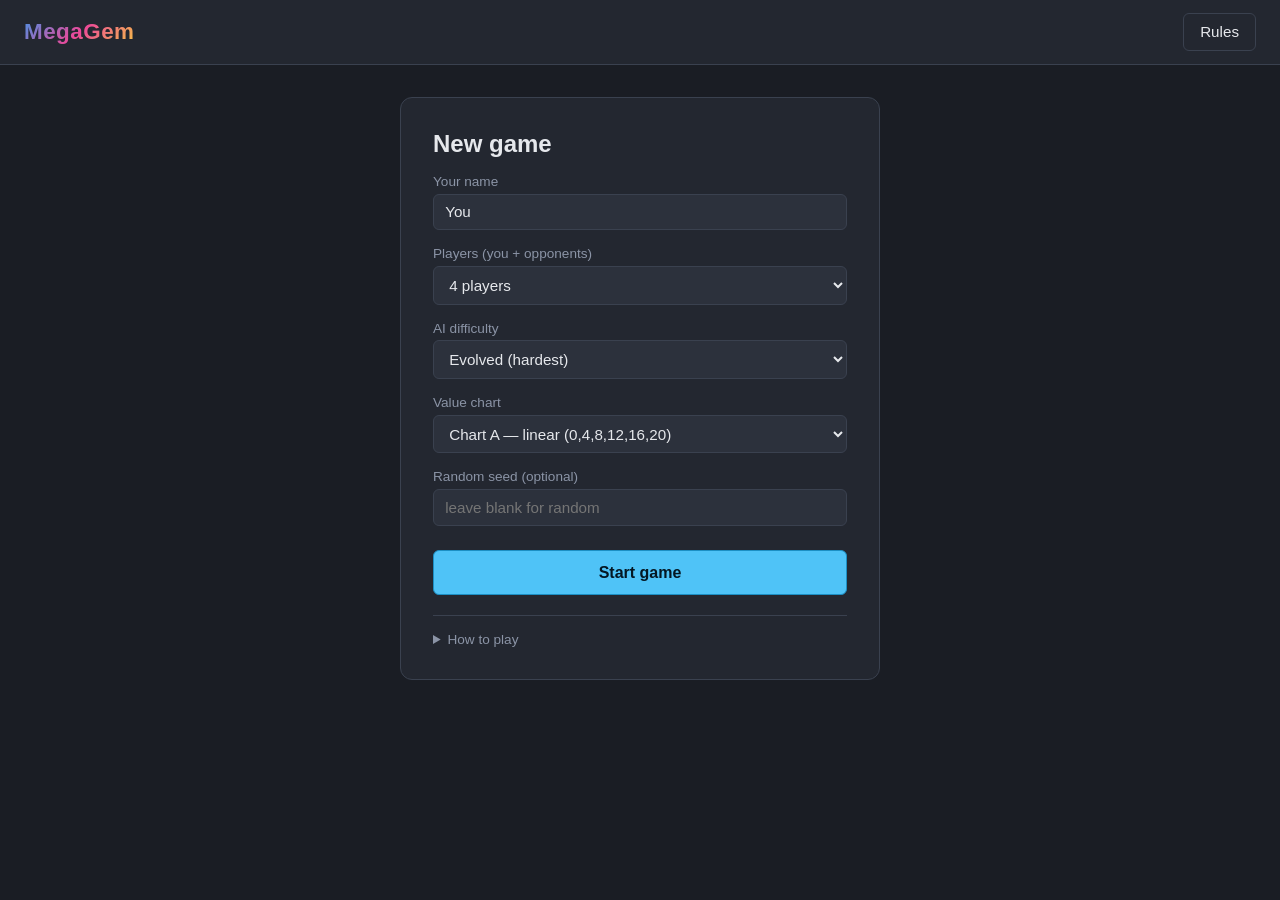
==== play/index.html @ e1e73f9d "Add browser frontend with three-tier AI difficulty Vanilla-JS port of the engine in play/ — open pla" ====
<!DOCTYPE html>
<html lang="en">
<head>
    <meta charset="UTF-8">
    <meta name="viewport" content="width=device-width, initial-scale=1.0">
    <title>MegaGem</title>
    <link rel="stylesheet" href="style.css">
</head>
<body>
    <header class="topbar">
        <h1>MegaGem</h1>
        <div class="topbar-actions">
            <a href="rules.html" class="ghost" target="_blank" rel="noopener">Rules</a>
            <button id="back-to-menu" class="ghost" hidden>Back to menu</button>
        </div>
    </header>

    <!-- ============================== MENU ============================== -->
    <section id="menu-screen" class="screen">
        <div class="menu-card">
            <h2>New game</h2>

            <label class="field">
                <span>Your name</span>
                <input id="menu-name" type="text" value="You" maxlength="14">
            </label>

            <label class="field">
                <span>Players (you + opponents)</span>
                <select id="menu-players">
                    <option value="3">3 players</option>
                    <option value="4" selected>4 players</option>
                    <option value="5">5 players</option>
                </select>
            </label>

            <label class="field">
                <span>AI difficulty</span>
                <select id="menu-ai">
                    <option value="random">Random (very easy)</option>
                    <option value="heuristic">Heuristic with noise (medium)</option>
                    <option value="evolved" selected>Evolved (hardest)</option>
                </select>
            </label>

            <label class="field">
                <span>Value chart</span>
                <select id="menu-chart">
                    <option value="A" selected>Chart A — linear (0,4,8,12,16,20)</option>
                    <option value="B">Chart B — reverse linear (20,16,12,8,4,0)</option>
                    <option value="C">Chart C — slow start (0,2,5,9,14,20)</option>
                    <option value="D">Chart D — penalised at the end (20,18,15,11,6,0)</option>
                    <option value="E">Chart E — peaks at 3 (0,4,10,18,6,0)</option>
                </select>
            </label>

            <label class="field">
                <span>Random seed (optional)</span>
                <input id="menu-seed" type="number" placeholder="leave blank for random">
            </label>

            <button id="menu-start" class="primary">Start game</button>

            <details class="rules-summary">
                <summary>How to play</summary>
                <p>Each round one auction card is revealed. Everyone bids in secret;
                the highest bid wins. Treasures give you gems for your collection.
                Loans give you cash now but cost you at scoring. Invests are free
                money. The winner reveals one gem from their hand into the public
                Value Display, which sets how much each color of gem is worth at
                end-of-game (per the chosen chart). Missions auto-complete when
                your collection covers them.</p>
            </details>
        </div>
    </section>

    <!-- ============================== GAME ============================== -->
    <section id="game-screen" class="screen" hidden>
        <div class="game-grid">

            <!-- Top: round info, auction card, value display, missions -->
            <div class="panel public-panel">
                <div class="round-line">
                    <span class="round-label">Round <span id="round-number">0</span></span>
                    <span class="chart-label">Chart <span id="chart-letter">A</span></span>
                    <span class="deck-line">Auction deck: <span id="auction-deck-count">0</span></span>
                    <span class="deck-line">Gem deck: <span id="gem-deck-count">0</span></span>
                </div>

                <div class="auction-row">
                    <div class="auction-card-wrap">
                        <h3>Up for auction</h3>
                        <div id="auction-card" class="auction-card placeholder">—</div>
                    </div>
                    <div class="revealed-gems-wrap">
                        <h3>Treasure gems on offer</h3>
                        <div id="revealed-gems" class="gem-row"></div>
                    </div>
                </div>

                <div class="display-missions-row">
                    <div class="value-display-wrap">
                        <h3>Value Display (chart-driven prices)</h3>
                        <div id="value-display" class="value-display"></div>
                    </div>
                    <div class="missions-wrap">
                        <h3>Active Missions</h3>
                        <ul id="active-missions" class="missions-list"></ul>
                    </div>
                </div>
            </div>

            <!-- Middle: opponents -->
            <div class="panel opponents-panel">
                <h3>Opponents</h3>
                <div id="opponents" class="opponents-row"></div>
            </div>

            <!-- Bottom: you (hand + collection + bid input) -->
            <div class="panel you-panel">
                <h3>
                    <span id="you-name">You</span>
                    <span class="coin-pill">💰 <span id="you-coins">0</span></span>
                </h3>

                <div class="you-grid">
                    <div>
                        <h4>Your hand <span class="muted">(revealed gems go to the value display)</span></h4>
                        <div id="your-hand" class="gem-row clickable"></div>
                    </div>
                    <div>
                        <h4>Your collection <span class="muted">(scored at end of game)</span></h4>
                        <div id="your-collection" class="gem-tally"></div>
                    </div>
                    <div>
                        <h4>Your missions completed</h4>
                        <ul id="your-missions" class="missions-list small"></ul>
                    </div>
                </div>

                <div class="bid-area">
                    <div id="bid-prompt" class="bid-prompt">Waiting…</div>
                    <div id="bid-controls" class="bid-controls">
                        <input id="bid-input" type="number" min="0" value="0">
                        <button id="bid-submit" class="primary">Submit bid</button>
                        <button id="bid-zero" class="ghost">Pass (bid 0)</button>
                    </div>
                </div>
            </div>

            <!-- Log + advance button -->
            <div class="panel log-panel">
                <h3>Round log</h3>
                <ol id="game-log" class="log"></ol>
                <button id="advance-button" class="primary" hidden>Continue ▶</button>
            </div>
        </div>
    </section>

    <!-- ============================== SCORES ============================ -->
    <section id="scores-screen" class="screen" hidden>
        <div class="menu-card wide">
            <h2>Game over</h2>
            <table id="scores-table" class="scores-table">
                <thead>
                    <tr>
                        <th>#</th>
                        <th>Player</th>
                        <th>Cash</th>
                        <th>Gems</th>
                        <th>Missions</th>
                        <th>Loans</th>
                        <th>Invests</th>
                        <th>Total</th>
                    </tr>
                </thead>
                <tbody></tbody>
            </table>
            <div class="score-actions">
                <button id="play-again" class="primary">Play again</button>
            </div>
        </div>
    </section>

    <script src="megagem.js"></script>
    <script src="ui.js"></script>
</body>
</html>
---- play/style.css ----
/* ---------- reset / base ---------- */
* { box-sizing: border-box; }

:root {
    --bg: #1a1d24;
    --bg-elev: #232730;
    --bg-elev-2: #2c313c;
    --border: #3a414f;
    --text: #e6e8ec;
    --muted: #8b94a6;
    --accent: #ffb84d;
    --accent-dark: #d99326;
    --primary: #4fc3f7;
    --primary-dark: #1c8fc4;
    --success: #66bb6a;
    --danger: #ef5350;
    --warn: #ffa726;

    --gem-blue:   #4a90e2;
    --gem-green:  #5cb85c;
    --gem-pink:   #ec4899;
    --gem-purple: #9b59b6;
    --gem-yellow: #f6c343;
}

html, body {
    margin: 0;
    padding: 0;
    font-family: -apple-system, BlinkMacSystemFont, "Segoe UI", Roboto, sans-serif;
    background: var(--bg);
    color: var(--text);
    min-height: 100vh;
}

h1, h2, h3, h4 { margin: 0; }
h2 { font-size: 1.5rem; margin-bottom: 1rem; }
h3 { font-size: 1.05rem; margin-bottom: 0.5rem; color: var(--text); }
h4 { font-size: 0.9rem; margin-bottom: 0.5rem; color: var(--muted); font-weight: 600; }

.muted { color: var(--muted); font-weight: 400; font-size: 0.8em; }

/* ---------- topbar ---------- */
.topbar {
    display: flex;
    justify-content: space-between;
    align-items: center;
    padding: 0.8rem 1.5rem;
    background: var(--bg-elev);
    border-bottom: 1px solid var(--border);
}
.topbar h1 {
    font-size: 1.4rem;
    letter-spacing: 0.5px;
    background: linear-gradient(135deg, var(--gem-blue), var(--gem-pink), var(--gem-yellow));
    -webkit-background-clip: text;
    background-clip: text;
    color: transparent;
}

/* ---------- screens ---------- */
.screen {
    padding: 2rem 1.5rem;
    max-width: 1500px;
    margin: 0 auto;
}
.screen[hidden] { display: none; }

/* ---------- menu ---------- */
.menu-card {
    max-width: 480px;
    margin: 0 auto;
    background: var(--bg-elev);
    border: 1px solid var(--border);
    border-radius: 12px;
    padding: 2rem;
}
.menu-card.wide { max-width: 760px; }

.field {
    display: block;
    margin-bottom: 1rem;
}
.field span {
    display: block;
    font-size: 0.85rem;
    color: var(--muted);
    margin-bottom: 0.3rem;
}
.field input,
.field select {
    width: 100%;
    padding: 0.55rem 0.7rem;
    background: var(--bg-elev-2);
    border: 1px solid var(--border);
    border-radius: 6px;
    color: var(--text);
    font-size: 0.95rem;
    font-family: inherit;
}
.field input:focus,
.field select:focus {
    outline: 2px solid var(--primary);
    outline-offset: -1px;
}

button {
    padding: 0.6rem 1rem;
    border: 1px solid var(--border);
    background: var(--bg-elev-2);
    color: var(--text);
    border-radius: 6px;
    font-size: 0.95rem;
    font-family: inherit;
    cursor: pointer;
    transition: background 0.15s, border-color 0.15s;
}
button:hover { background: var(--bg-elev); }
button:disabled { opacity: 0.4; cursor: not-allowed; }

button.primary {
    background: var(--primary);
    color: #041723;
    border-color: var(--primary-dark);
    font-weight: 600;
}
button.primary:hover { background: #6acff8; }

button.ghost {
    background: transparent;
}

.topbar-actions {
    display: flex;
    align-items: center;
    gap: 0.6rem;
}
a.ghost {
    display: inline-block;
    padding: 0.6rem 1rem;
    border: 1px solid var(--border);
    background: transparent;
    color: var(--text);
    border-radius: 6px;
    font-size: 0.95rem;
    text-decoration: none;
    cursor: pointer;
    transition: background 0.15s, border-color 0.15s;
}
a.ghost:hover {
    background: var(--bg-elev);
    border-color: var(--primary);
}

#menu-start {
    width: 100%;
    margin-top: 0.5rem;
    padding: 0.8rem;
    font-size: 1rem;
}

.rules-summary {
    margin-top: 1.2rem;
    padding-top: 1rem;
    border-top: 1px solid var(--border);
    font-size: 0.85rem;
    color: var(--muted);
}
.rules-summary summary { cursor: pointer; }
.rules-summary p { margin: 0.6rem 0 0; line-height: 1.5; }

/* ---------- game grid ---------- */
.game-grid {
    display: grid;
    grid-template-columns: 1fr 360px;
    grid-template-areas:
        "public log"
        "opponents log"
        "you log";
    gap: 1rem;
}

.panel {
    background: var(--bg-elev);
    border: 1px solid var(--border);
    border-radius: 10px;
    padding: 1rem;
}

.public-panel { grid-area: public; }
.opponents-panel { grid-area: opponents; }
.you-panel { grid-area: you; }
.log-panel { grid-area: log; display: flex; flex-direction: column; }

@media (max-width: 1100px) {
    .game-grid {
        grid-template-columns: 1fr;
        grid-template-areas: "public" "opponents" "you" "log";
    }
}

/* ---------- public panel ---------- */
.round-line {
    display: flex;
    gap: 1.2rem;
    align-items: center;
    flex-wrap: wrap;
    font-size: 0.85rem;
    color: var(--muted);
    margin-bottom: 0.8rem;
    padding-bottom: 0.6rem;
    border-bottom: 1px solid var(--border);
}
.round-label {
    color: var(--text);
    font-weight: 600;
    font-size: 0.95rem;
}
.chart-label { color: var(--accent); font-weight: 600; }

.auction-row {
    display: grid;
    grid-template-columns: 220px 1fr;
    gap: 1rem;
    margin-bottom: 1rem;
}
@media (max-width: 700px) {
    .auction-row { grid-template-columns: 1fr; }
}

.auction-card {
    background: linear-gradient(135deg, #463a26, #5b4830);
    border: 2px solid var(--accent);
    border-radius: 8px;
    padding: 1rem;
    text-align: center;
    color: var(--text);
    min-height: 100px;
    display: flex;
    flex-direction: column;
    justify-content: center;
}
.auction-card.placeholder {
    border-style: dashed;
    border-color: var(--border);
    background: var(--bg-elev-2);
    color: var(--muted);
}
.auction-card .title {
    font-weight: 700;
    font-size: 1.05rem;
    margin-bottom: 0.2rem;
}
.auction-card .sub {
    font-size: 0.85rem;
    color: var(--muted);
}

.auction-card.treasure { border-color: var(--accent); }
.auction-card.loan {
    background: linear-gradient(135deg, #4a2424, #5b3030);
    border-color: var(--danger);
}
.auction-card.invest {
    background: linear-gradient(135deg, #1f4226, #285c30);
    border-color: var(--success);
}

.display-missions-row {
    display: grid;
    grid-template-columns: 1fr 1fr;
    gap: 1rem;
}
@media (max-width: 700px) {
    .display-missions-row { grid-template-columns: 1fr; }
}

/* ---------- value display ---------- */
.value-display {
    display: grid;
    grid-template-columns: repeat(5, 1fr);
    gap: 0.4rem;
}
.vd-cell {
    background: var(--bg-elev-2);
    border: 1px solid var(--border);
    border-radius: 6px;
    padding: 0.5rem;
    text-align: center;
}
.vd-cell .vd-label {
    font-size: 0.7rem;
    color: var(--muted);
    text-transform: uppercase;
    letter-spacing: 0.5px;
}
.vd-cell .vd-count {
    font-size: 1.2rem;
    font-weight: 700;
    margin: 0.2rem 0;
}
.vd-cell .vd-price {
    font-size: 0.75rem;
    color: var(--accent);
}

.vd-cell.color-blue   { border-top: 3px solid var(--gem-blue); }
.vd-cell.color-green  { border-top: 3px solid var(--gem-green); }
.vd-cell.color-pink   { border-top: 3px solid var(--gem-pink); }
.vd-cell.color-purple { border-top: 3px solid var(--gem-purple); }
.vd-cell.color-yellow { border-top: 3px solid var(--gem-yellow); }

/* ---------- gems ---------- */
.gem-row {
    display: flex;
    flex-wrap: wrap;
    gap: 0.4rem;
    min-height: 40px;
}
.gem-row.clickable .gem { cursor: pointer; }
.gem-row.clickable .gem:hover { transform: translateY(-2px); }

.gem {
    width: 32px;
    height: 44px;
    border-radius: 6px;
    display: flex;
    align-items: center;
    justify-content: center;
    font-size: 0.65rem;
    font-weight: 700;
    color: rgba(0,0,0,0.85);
    box-shadow: 0 2px 4px rgba(0,0,0,0.4);
    transition: transform 0.1s;
    user-select: none;
}
.gem.color-blue   { background: linear-gradient(135deg, #6aabec, var(--gem-blue)); }
.gem.color-green  { background: linear-gradient(135deg, #7ac97a, var(--gem-green)); }
.gem.color-pink   { background: linear-gradient(135deg, #f06ab2, var(--gem-pink)); color: white; }
.gem.color-purple { background: linear-gradient(135deg, #b377cc, var(--gem-purple)); color: white; }
.gem.color-yellow { background: linear-gradient(135deg, #ffd771, var(--gem-yellow)); }

.gem.selectable {
    box-shadow: 0 0 0 2px var(--primary), 0 2px 4px rgba(0,0,0,0.4);
}

/* Revealed-gem slots: highlight the ones a treasure card will actually take. */
.revealed-slot {
    display: flex;
    flex-direction: column;
    align-items: center;
    gap: 0.2rem;
}
.revealed-slot .slot-label {
    font-size: 0.65rem;
    color: var(--muted);
    text-transform: uppercase;
    letter-spacing: 0.4px;
    min-height: 0.9rem;
}
.revealed-slot.for-auction .gem {
    box-shadow: 0 0 0 2px var(--accent), 0 0 12px rgba(255,184,77,0.5),
                0 2px 4px rgba(0,0,0,0.4);
    transform: translateY(-2px);
}
.revealed-slot.for-auction .slot-label {
    color: var(--accent);
    font-weight: 700;
}
.revealed-slot.idle .gem {
    opacity: 0.45;
    filter: grayscale(0.4);
}

.gem-tally {
    display: flex;
    gap: 0.5rem;
    flex-wrap: wrap;
}
.tally-cell {
    display: flex;
    align-items: center;
    gap: 0.3rem;
    background: var(--bg-elev-2);
    padding: 0.3rem 0.5rem;
    border-radius: 5px;
    font-size: 0.85rem;
    border: 1px solid var(--border);
}
.tally-cell .gem { width: 18px; height: 24px; font-size: 0; }

/* ---------- missions ---------- */
.missions-list {
    list-style: none;
    padding: 0;
    margin: 0;
    display: flex;
    flex-direction: column;
    gap: 0.4rem;
}
.missions-list li {
    background: var(--bg-elev-2);
    border: 1px solid var(--border);
    border-radius: 5px;
    padding: 0.4rem 0.6rem;
    font-size: 0.8rem;
    display: flex;
    justify-content: space-between;
    gap: 0.5rem;
}
.missions-list .coins {
    color: var(--accent);
    font-weight: 700;
    flex-shrink: 0;
}
.mission-shield  { border-left: 3px solid var(--primary); }
.mission-pendant { border-left: 3px solid var(--gem-pink); }
.mission-crown   { border-left: 3px solid var(--accent); }

.missions-list.small li {
    font-size: 0.75rem;
    padding: 0.3rem 0.5rem;
}

/* ---------- opponents ---------- */
.opponents-row {
    display: flex;
    gap: 0.8rem;
    flex-wrap: wrap;
}
.opponent-card {
    background: var(--bg-elev-2);
    border: 1px solid var(--border);
    border-radius: 8px;
    padding: 0.7rem;
    flex: 1 1 180px;
    min-width: 180px;
}
.opponent-card.last-winner {
    border-color: var(--accent);
    box-shadow: 0 0 0 1px var(--accent);
}
.opponent-name {
    font-weight: 600;
    margin-bottom: 0.3rem;
    display: flex;
    justify-content: space-between;
    align-items: center;
}
.opponent-stats {
    display: flex;
    gap: 0.6rem;
    font-size: 0.75rem;
    color: var(--muted);
    margin-bottom: 0.4rem;
}
.opponent-stats .stat strong { color: var(--text); }
.opponent-collection {
    display: flex;
    gap: 0.3rem;
    flex-wrap: wrap;
}
.opponent-collection .gem { width: 16px; height: 22px; font-size: 0; }

/* ---------- you panel ---------- */
.you-panel h3 {
    display: flex;
    justify-content: space-between;
    align-items: center;
    padding-bottom: 0.6rem;
    border-bottom: 1px solid var(--border);
    margin-bottom: 0.8rem;
}
.coin-pill {
    background: var(--bg-elev-2);
    border: 1px solid var(--accent);
    border-radius: 999px;
    padding: 0.2rem 0.7rem;
    font-size: 0.85rem;
    color: var(--accent);
}

.you-grid {
    display: grid;
    grid-template-columns: 1fr 1fr 1fr;
    gap: 1rem;
    margin-bottom: 1rem;
}
@media (max-width: 900px) {
    .you-grid { grid-template-columns: 1fr; }
}

/* ---------- bid area ---------- */
.bid-area {
    border-top: 1px solid var(--border);
    padding-top: 0.8rem;
}
.bid-prompt {
    font-size: 0.95rem;
    margin-bottom: 0.6rem;
    color: var(--text);
}
.bid-prompt.urgent { color: var(--accent); font-weight: 600; }
.bid-controls {
    display: flex;
    gap: 0.5rem;
}
#bid-input {
    flex: 1;
    padding: 0.6rem 0.8rem;
    background: var(--bg-elev-2);
    border: 1px solid var(--border);
    border-radius: 6px;
    color: var(--text);
    font-size: 1.1rem;
    font-weight: 700;
    text-align: center;
    font-family: inherit;
}
#bid-input:focus {
    outline: 2px solid var(--primary);
    outline-offset: -1px;
}

/* ---------- log ---------- */
.log-panel h3 { margin-bottom: 0.6rem; }
.log {
    list-style: none;
    padding: 0;
    margin: 0 0 0.8rem;
    flex: 1;
    max-height: 600px;
    overflow-y: auto;
    font-size: 0.8rem;
}
.log li {
    padding: 0.5rem 0.6rem;
    border-bottom: 1px solid var(--border);
    line-height: 1.4;
}
.log li:last-child { border-bottom: none; }
.log .log-round {
    color: var(--accent);
    font-weight: 600;
    font-size: 0.85rem;
}
.log .log-detail { color: var(--muted); font-size: 0.75rem; }
.log .log-mission { color: var(--success); }

#advance-button { align-self: stretch; }

/* ---------- scores ---------- */
.scores-table {
    width: 100%;
    border-collapse: collapse;
    margin-bottom: 1rem;
}
.scores-table th,
.scores-table td {
    padding: 0.6rem;
    text-align: right;
    border-bottom: 1px solid var(--border);
}
.scores-table th {
    color: var(--muted);
    font-size: 0.8rem;
    font-weight: 500;
    text-transform: uppercase;
    letter-spacing: 0.5px;
}
.scores-table th:nth-child(2),
.scores-table td:nth-child(2) { text-align: left; }
.scores-table .total { font-weight: 700; color: var(--accent); }
.scores-table tr.winner { background: rgba(255,184,77,0.08); }
.scores-table tr.you td:nth-child(2) { color: var(--primary); font-weight: 600; }

.score-actions {
    display: flex;
    justify-content: center;
    margin-top: 1rem;
}
.score-actions button { padding: 0.7rem 2rem; font-size: 1rem; }
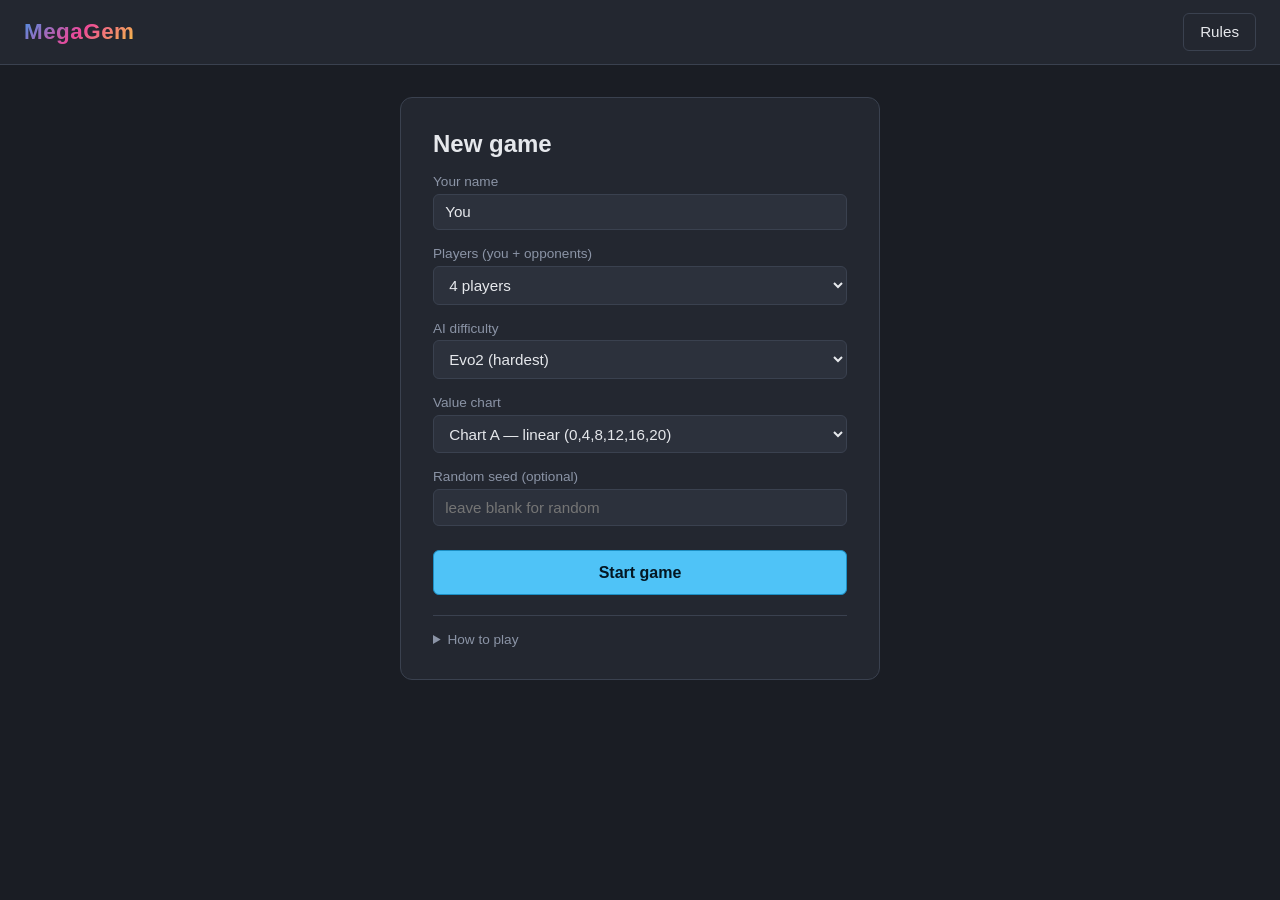
==== commit 95efa3f6: "Port Evo2AI to the browser frontend * play/megagem.js: full vanilla-JS port of megagem/players_evo2." ====
--- a/play/index.html
+++ b/play/index.html
@@ -11,7 +11,7 @@
         <h1>MegaGem</h1>
         <div class="topbar-actions">
             <a href="rules.html" class="ghost" target="_blank" rel="noopener">Rules</a>
-            <button id="back-to-menu" class="ghost" hidden>Back to menu</button>
+            <button id="quit-game" class="ghost" hidden>Quit game</button>
         </div>
     </header>
 
@@ -39,7 +39,8 @@
                 <select id="menu-ai">
                     <option value="random">Random (very easy)</option>
                     <option value="heuristic">Heuristic with noise (medium)</option>
-                    <option value="evolved" selected>Evolved (hardest)</option>
+                    <option value="evolved">Evolved (hard)</option>
+                    <option value="evo2" selected>Evo2 (hardest)</option>
                 </select>
             </label>
 
@@ -136,6 +137,10 @@
                         <h4>Your missions completed</h4>
                         <ul id="your-missions" class="missions-list small"></ul>
                     </div>
+                    <div>
+                        <h4>Your loans &amp; investments <span class="muted">(applied at scoring)</span></h4>
+                        <ul id="your-finances" class="finances-list"></ul>
+                    </div>
                 </div>
 
                 <div class="bid-area">
--- a/play/style.css
+++ b/play/style.css
@@ -461,6 +461,90 @@
 }
 .opponent-collection .gem { width: 16px; height: 22px; font-size: 0; }
 
+/* ---------- finance chips (opponents) ---------- */
+.finance-chips {
+    display: flex;
+    gap: 0.3rem;
+    flex-wrap: wrap;
+    margin-bottom: 0.45rem;
+}
+.chip {
+    display: inline-flex;
+    align-items: center;
+    font-size: 0.7rem;
+    font-weight: 700;
+    padding: 0.12rem 0.45rem;
+    border-radius: 999px;
+    border: 1px solid transparent;
+    white-space: nowrap;
+    line-height: 1.4;
+}
+.chip--loan {
+    background: rgba(220, 80, 80, 0.15);
+    border-color: rgba(220, 80, 80, 0.55);
+    color: #ff8b8b;
+}
+.chip--invest {
+    background: rgba(80, 180, 120, 0.13);
+    border-color: rgba(80, 180, 120, 0.55);
+    color: #7be0a3;
+}
+.chip--empty {
+    background: transparent;
+    border-color: var(--border);
+    color: var(--muted);
+    font-weight: 500;
+}
+
+/* ---------- finance list (you panel) ---------- */
+.finances-list {
+    list-style: none;
+    margin: 0;
+    padding: 0;
+    display: flex;
+    flex-direction: column;
+    gap: 0.25rem;
+}
+.finance-row {
+    display: grid;
+    grid-template-columns: 1.4rem auto 1fr;
+    align-items: center;
+    gap: 0.45rem;
+    font-size: 0.8rem;
+    padding: 0.3rem 0.5rem;
+    border-radius: 6px;
+    background: var(--bg-elev-2);
+    border: 1px solid var(--border);
+}
+.finance-row .fin-icon {
+    font-size: 0.95rem;
+    text-align: center;
+}
+.finance-row .fin-label {
+    font-weight: 700;
+    color: var(--text);
+}
+.finance-row .fin-detail {
+    color: var(--muted);
+    text-align: right;
+    font-variant-numeric: tabular-nums;
+}
+.finance-row--loan {
+    border-color: rgba(220, 80, 80, 0.45);
+}
+.finance-row--loan .fin-label { color: #ff8b8b; }
+.finance-row--invest {
+    border-color: rgba(80, 180, 120, 0.45);
+}
+.finance-row--invest .fin-label { color: #7be0a3; }
+.finance-row--total {
+    border-color: var(--accent);
+    background: rgba(255, 255, 255, 0.02);
+}
+.finance-row--total .fin-icon { font-weight: 700; }
+.fin-positive { color: #7be0a3; font-weight: 700; }
+.fin-negative { color: #ff8b8b; font-weight: 700; }
+
 /* ---------- you panel ---------- */
 .you-panel h3 {
     display: flex;
@@ -481,11 +565,14 @@
 
 .you-grid {
     display: grid;
-    grid-template-columns: 1fr 1fr 1fr;
+    grid-template-columns: 1fr 1fr 1fr 1fr;
     gap: 1rem;
     margin-bottom: 1rem;
 }
-@media (max-width: 900px) {
+@media (max-width: 1200px) {
+    .you-grid { grid-template-columns: 1fr 1fr; }
+}
+@media (max-width: 700px) {
     .you-grid { grid-template-columns: 1fr; }
 }
 
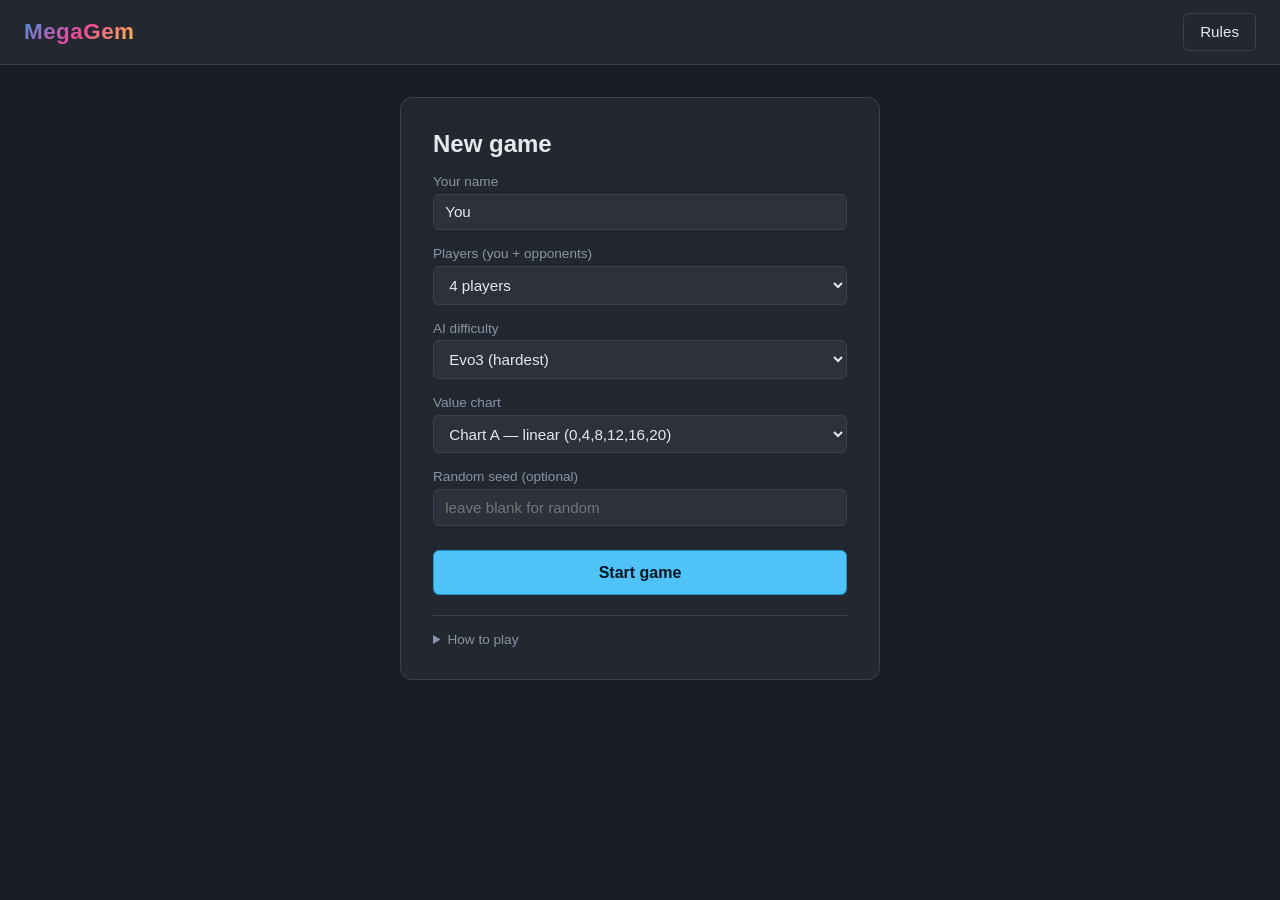
==== commit 45e20dc6: "Port Evo3AI to the browser frontend Adds a full JS port of Evo3AI to play/megagem.js so the zero-dep" ====
--- a/play/index.html
+++ b/play/index.html
@@ -40,7 +40,8 @@
                     <option value="random">Random (very easy)</option>
                     <option value="heuristic">Heuristic with noise (medium)</option>
                     <option value="evolved">Evolved (hard)</option>
-                    <option value="evo2" selected>Evo2 (hardest)</option>
+                    <option value="evo2">Evo2 (harder)</option>
+                    <option value="evo3" selected>Evo3 (hardest)</option>
                 </select>
             </label>
 
